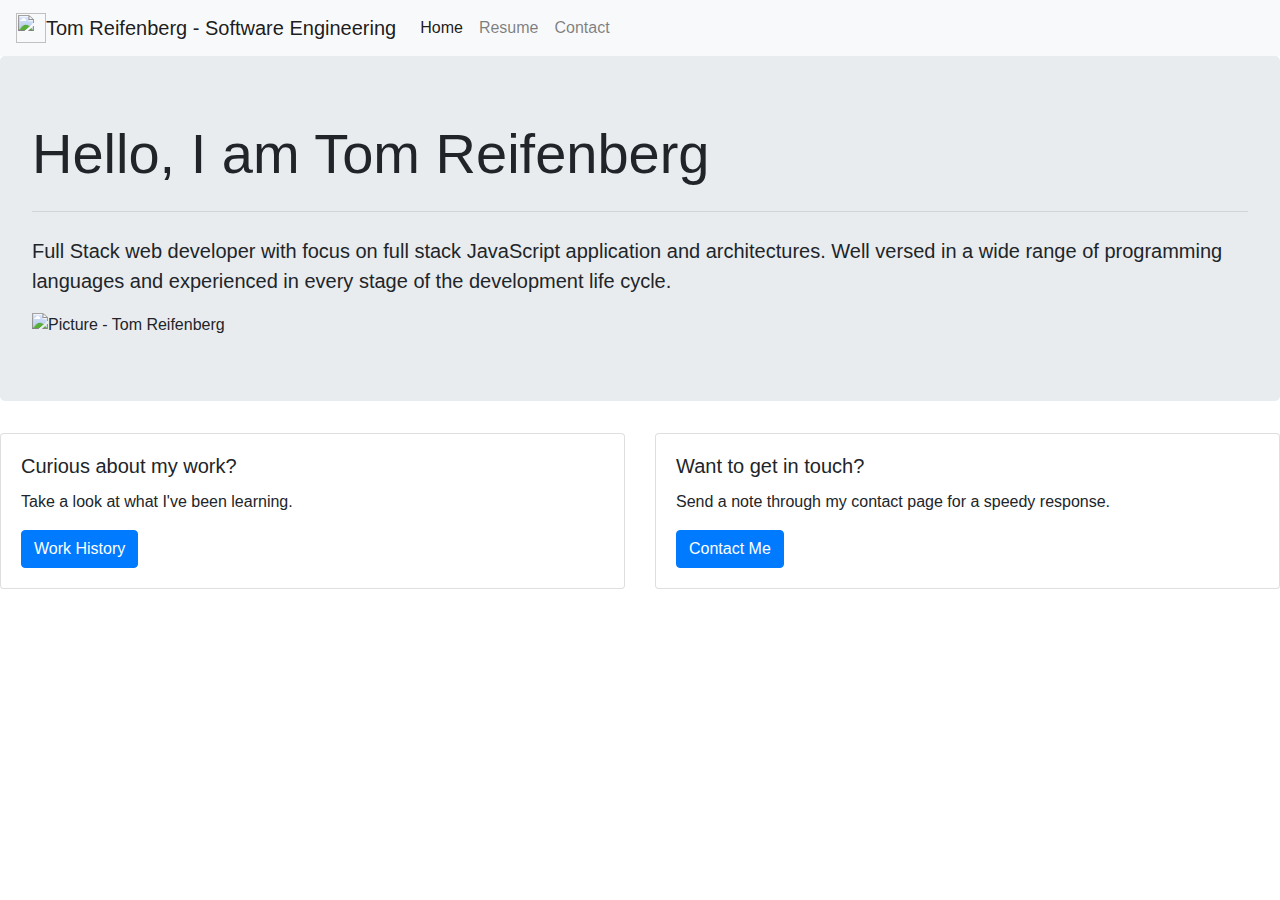
==== index.html @ 17237edb "transfer bootstrap files" ====
<!DOCTYPE html>
<html lang="en">
    <head>
        <meta charset="UTF-8">
        <meta name="viewport" content="width=device-width, initial-scale=1.0">
        <meta name="description" content="Tom Reifenberg page">
        <meta name="keywords" content="full stack, web developer, full stack web developer">
        <link rel="author" href="humans.txt" />
        <link rel="apple-touch-icon" sizes="180x180" href="/apple-touch-icon.png">
        <link rel="icon" type="image/png" sizes="32x32" href="/favicon-32x32.png">
        <link rel="icon" type="image/png" sizes="16x16" href="/favicon-16x16.png">
        <link rel="manifest" href="/site.webmanifest">
        <!-- <link rel="stylesheet" type="text/css" href="./dist/css/main.min.css"> -->
        <link rel="stylesheet" href="https://maxcdn.bootstrapcdn.com/bootstrap/4.0.0-beta.2/css/bootstrap.min.css">


       <title>Github Page - Tom Reifenberg</title>
    </head>
    <body>
      <nav class="navbar navbar-expand-lg navbar-light bg-light">
        <img src="images/favicon.ico" width="30" height="30" class="d-inline-block align-top" alt="" loading="lazy">

        <a class="navbar-brand" href="#">Tom Reifenberg - Software Engineering</a>
        <button class="navbar-toggler" type="button" data-toggle="collapse" data-target="#navbarText" aria-controls="navbarText" aria-expanded="false" aria-label="Toggle navigation">
          <span class="navbar-toggler-icon"></span>
        </button>
        <div class="collapse navbar-collapse" id="navbarText">
          <ul class="navbar-nav mr-auto">
            <li class="nav-item active">
              <a class="nav-link" href="index.html">Home <span class="sr-only">(current)</span></a>
            </li>
            <li class="nav-item">
              <a class="nav-link" href="resume.html">Resume</a>
            </li>
            <li class="nav-item">
              <a class="nav-link" href="contact.html">Contact</a>
            </li>
          </ul>
        </div>
      </nav>
      <div class="jumbotron">
        <h1 class="display-4">Hello, I am Tom Reifenberg</h1>
        <hr class="my-4">
        <!-- <div class="Column"> -->
          <p class="lead"> Full Stack web developer with focus on full stack JavaScript application and architectures. Well versed in a wide range of programming languages and experienced in every stage of the development life cycle.</p>
          <img class="avatar" src="https://www.gravatar.com/avatar/4678a33bf44c38e54a58745033b4d5c6?d=mm&s=64" alt="Picture - Tom Reifenberg">
          <!-- <a href="contact.html" class="btn btn-primary row-med-2">Get in touch</a> -->
        </div>

        
        <!-- <img src="https://www.gravatar.com/avatar/4678a33bf44c38e54a58745033b4d5c6?d=mm&s=64" alt="My Avatar"> -->

      </div>
      <div class="row">
        <div class="col-sm-6">
          <div class="card">
            <div class="card-body">
              <h5 class="card-title">Curious about my work?</h5>
              <p class="card-text">Take a look at what I've been learning.</p>
              <a href="resume.html" class="btn btn-primary">Work History</a>
            </div>
          </div>
        </div>
        <div class="col-sm-6">
          <div class="card">
            <div class="card-body">
              <h5 class="card-title">Want to get in touch?</h5>
              <p class="card-text">Send a note through my contact page for a speedy response.</p>
              <a href="contact.html" class="btn btn-primary">Contact Me</a>
            </div>
          </div>
        </div>
      </div>


<!--     
        <header>
            <span class="logo">Tom Reifenberg - Software Engineering</span>
            <a id="toggleMenu">Menu</a>   
        <nav>
            <ul>
              <li><a href="index.html">Home</a></li>
              <li><a href="resume.html">Resume</a></li>
              <li><a href="contact.html">Contact</a></li>
            </ul>
          </nav>
          </header>
          <main>
          <h1>Hello, I am Tom Reifenberg</h1>
          <img class="avatar" src="https://www.gravatar.com/avatar/4678a33bf44c38e54a58745033b4d5c6?d=mm&s=64" alt="Picture - Tom Reifenberg">
          <p>Full Stack web developer with focus on full stack JavaScript application and architectures. Well versed in a wide range of programming languages and experienced in every stage of the development life cycle.</p>
        </main> -->

        <!-- layout and content goes here-->
        <script src="https://code.jquery.com/jquery-3.2.1.slim.min.js"></script>
        <script src="https://cdnjs.cloudflare.com/ajax/libs/popper.js/1.12.3/umd/popper.min.js"></script>
        <script src="https://maxcdn.bootstrapcdn.com/bootstrap/4.0.0-beta.2/js/bootstrap.min.js"></script>
       
       <script>

            var toggleMenu = document.getElementById('toggleMenu');
            var nav = document.querySelector('nav');
            toggleMenu.addEventListener(
              'click',
              function(){
                if(nav.style.display=='block'){
                  nav.style.display='none';
                }else{
                  nav.style.display='block';
                }
              }
            );
          </script>
    </body>
</html>
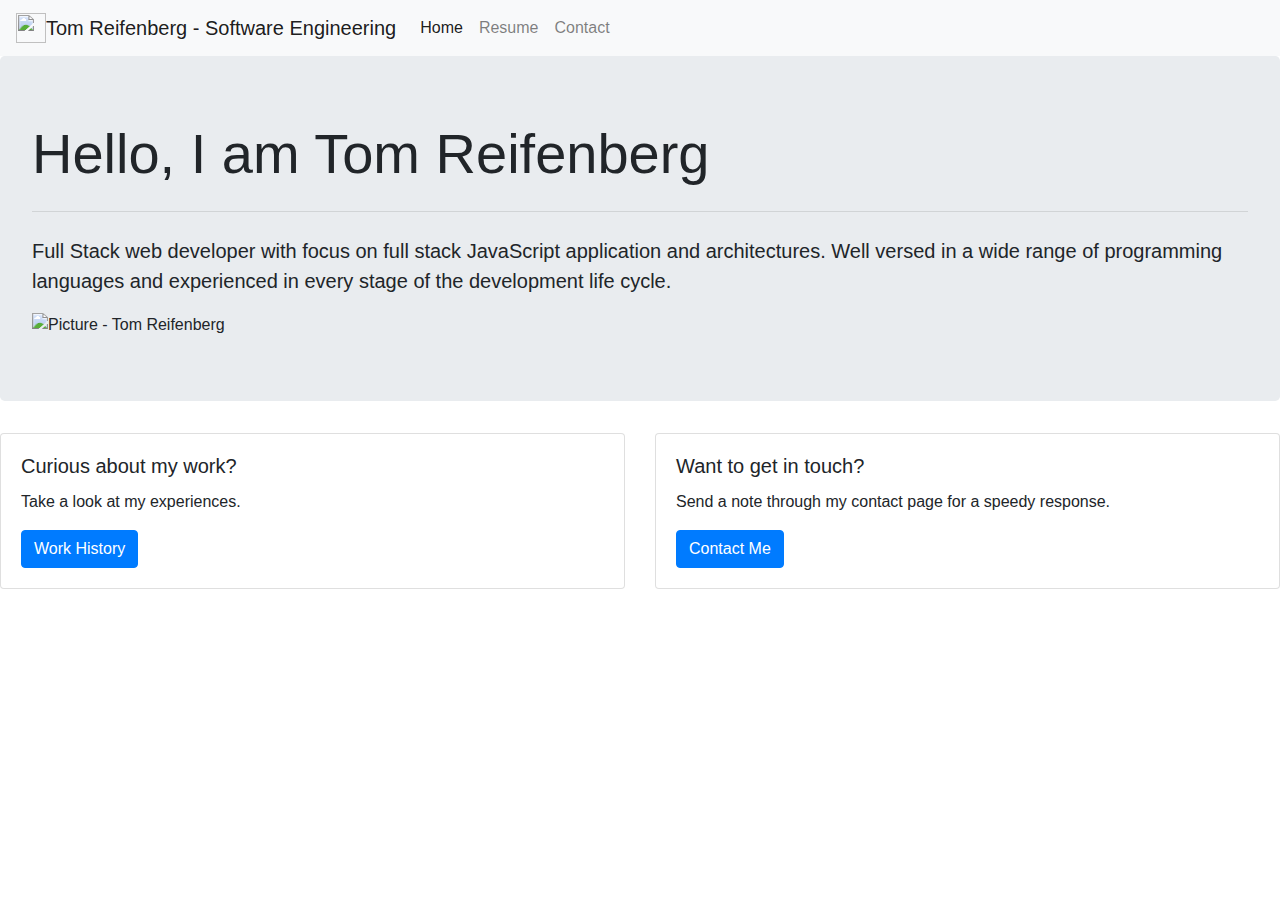
==== commit 8743dd07: "revised resume panel" ====
--- a/index.html
+++ b/index.html
@@ -56,7 +56,7 @@
           <div class="card">
             <div class="card-body">
               <h5 class="card-title">Curious about my work?</h5>
-              <p class="card-text">Take a look at what I've been learning.</p>
+              <p class="card-text">Take a look at my experiences.</p>
               <a href="resume.html" class="btn btn-primary">Work History</a>
             </div>
           </div>
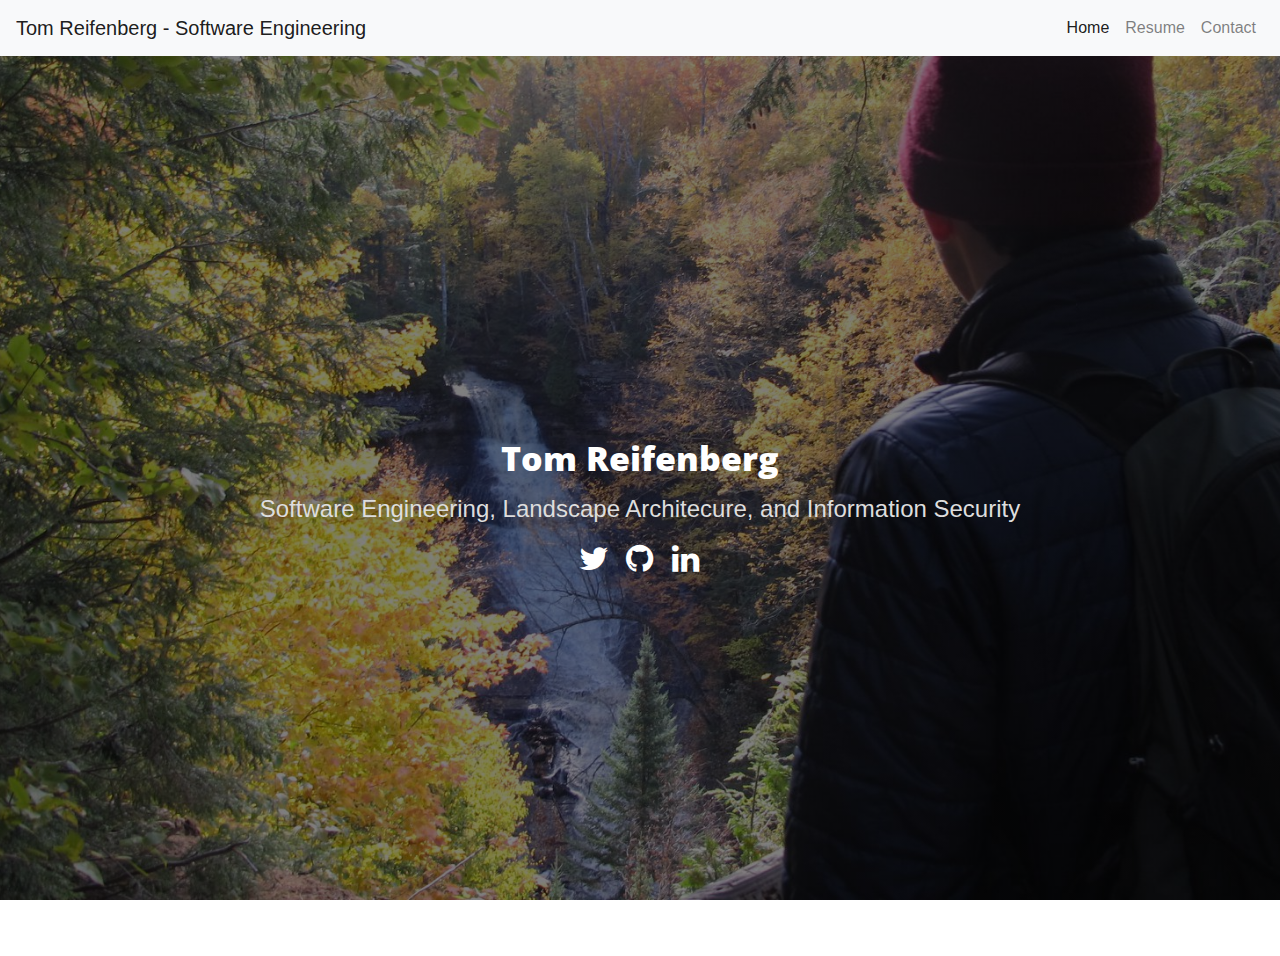
==== commit 52a6c13b: "Revised Landing Page and Navbars" ====
--- a/index.html
+++ b/index.html
@@ -12,20 +12,22 @@
         <link rel="manifest" href="/site.webmanifest">
         <!-- <link rel="stylesheet" type="text/css" href="./dist/css/main.min.css"> -->
         <link rel="stylesheet" href="https://maxcdn.bootstrapcdn.com/bootstrap/4.0.0-beta.2/css/bootstrap.min.css">
+        <link rel="stylesheet" href="https://stackpath.bootstrapcdn.com/font-awesome/4.7.0/css/font-awesome.min.css" integrity="sha384-wvfXpqpZZVQGK6TAh5PVlGOfQNHSoD2xbE+QkPxCAFlNEevoEH3Sl0sibVcOQVnN" crossorigin="anonymous">
+        <link rel="stylesheet" href="./resources/style.css">
 
 
        <title>Github Page - Tom Reifenberg</title>
     </head>
     <body>
-      <nav class="navbar navbar-expand-lg navbar-light bg-light">
-        <img src="images/favicon.ico" width="30" height="30" class="d-inline-block align-top" alt="" loading="lazy">
+      <nav class="navbar sticky-top navbar-expand-xl navbar-light bg-light">
+        <!-- <img src="images/favicon.ico" width="30" height="30" class="d-inline-block align-top" alt="" loading="lazy"> -->
 
         <a class="navbar-brand" href="#">Tom Reifenberg - Software Engineering</a>
         <button class="navbar-toggler" type="button" data-toggle="collapse" data-target="#navbarText" aria-controls="navbarText" aria-expanded="false" aria-label="Toggle navigation">
           <span class="navbar-toggler-icon"></span>
         </button>
         <div class="collapse navbar-collapse" id="navbarText">
-          <ul class="navbar-nav mr-auto">
+          <ul class="navbar-nav ml-auto">
             <li class="nav-item active">
               <a class="nav-link" href="index.html">Home <span class="sr-only">(current)</span></a>
             </li>
@@ -38,20 +40,49 @@
           </ul>
         </div>
       </nav>
-      <div class="jumbotron">
-        <h1 class="display-4">Hello, I am Tom Reifenberg</h1>
-        <hr class="my-4">
-        <!-- <div class="Column"> -->
-          <p class="lead"> Full Stack web developer with focus on full stack JavaScript application and architectures. Well versed in a wide range of programming languages and experienced in every stage of the development life cycle.</p>
-          <img class="avatar" src="https://www.gravatar.com/avatar/4678a33bf44c38e54a58745033b4d5c6?d=mm&s=64" alt="Picture - Tom Reifenberg">
-          <!-- <a href="contact.html" class="btn btn-primary row-med-2">Get in touch</a> -->
+
+  
+
+      <section id="thehero">
+        <div class="the-inner">
+          <div class="container">
+            <div class="row">
+                <div class="col-lg-12">
+        <h1>Tom Reifenberg</h1>
+        </div>
+        </div>
+            <div class="row">
+        <div class="col-lg-12">
+          <p>Software Engineering, Landscape Architecure, and Information Security</p>
+        </div>
+        </div>
+        
+        <div class="social-links">
+          <a target="_blank" href="https://www.twitter.com/tomtheplantsman/" class="instagram"><i class="fa fa-twitter fa-2x fa-fw"></i></a>
+          <a target="_blank" href="https://github.com/tomreifenberg" class="fa fa-github fa-2x fa-fw"></a>
+          <a target="_blank" href="https://www.linkedin.com/in/tomreifenberg/" class="linkedin"><i class="fa fa-linkedin fa-2x fa-fw"></i></a>
         </div>
 
-        
-        <!-- <img src="https://www.gravatar.com/avatar/4678a33bf44c38e54a58745033b4d5c6?d=mm&s=64" alt="My Avatar"> -->
+        <!-- <div class="row points">
+            <div class="col-xs-12 col-sm-6 col-md-3 col-lg-3 col-md-offset-.5">
+              <p>Available After Midnight</p>
+            </div>
+            <div class="col-xs-12 col-sm-6 col-md-3 col-lg-3 col-md-offset-.5">
+              <p>100% Apple & Mac</p>
+            </div>
+            <div class="col-xs-12 col-sm-6 col-md-3 col-lg-3 col-md-offset-.5">
+              <p>TLDs With .io Only</p>
+            </div>
+            <div class="col-xs-12 col-sm-6 col-md-3 col-lg-3 col-md-offset-.5">
+              <p>Support Via Slack</p>
+            </div>
+          </div> -->
+        </div>
+        </div>
+        </section>
 
-      </div>
-      <div class="row">
+
+      <!-- <div class="row">
         <div class="col-sm-6">
           <div class="card">
             <div class="card-body">
@@ -70,7 +101,7 @@
             </div>
           </div>
         </div>
-      </div>
+      </div> -->
 
 
 <!--     
--- a/resources/style.css
+++ b/resources/style.css
@@ -0,0 +1,60 @@
+@import url("https://fonts.googleapis.com/css?family=Open+Sans");
+.avatar {
+  border-radius: 50%;
+  float: left;
+  margin-right: 1em;
+  width: 10rem;
+
+}
+
+.navbar
+{
+    background-color: transparent;
+}
+
+#thehero {
+  width: 100vw;
+      height: 100vh;
+      display: flex;
+      justify-content: center;
+      align-items: center;
+      text-align: center;
+      color: #fff;
+      background-image: linear-gradient(rgba(0,0,0,0.5),rgba(0,0,0,0.5)),url(../images/picturedrocks.jpg);
+      background-size: cover;
+      background-position: center center;
+      background-repeat: no-repeat;
+      background-attachment: fixed;
+  }
+  .the-inner h1{
+  color: #ffffff;
+  font-family: 'Open Sans';
+  font-weight: 800;
+  line-height: 1.4;
+  font-size: 2.1rem;
+  
+  }
+  
+  .the-inner p {
+  color: #dddddd;
+  text-align: center;
+  font-size: 1.5rem;  
+  }
+  
+  .the-inner a {
+  color: #ffffff;
+  }
+  
+  .the-inner .points p:before{
+    content: url(https://chrislanejones.com/wp-content/uploads/2018/10/littlesquarebullet.png);
+    padding: 0 1rem 0 0;
+  }
+
+
+  /* .icofont-linkedin:before {
+    content: "\ed46";
+}
+  .icofont-instagram:before {
+    content: "\ed46";
+} */
+  
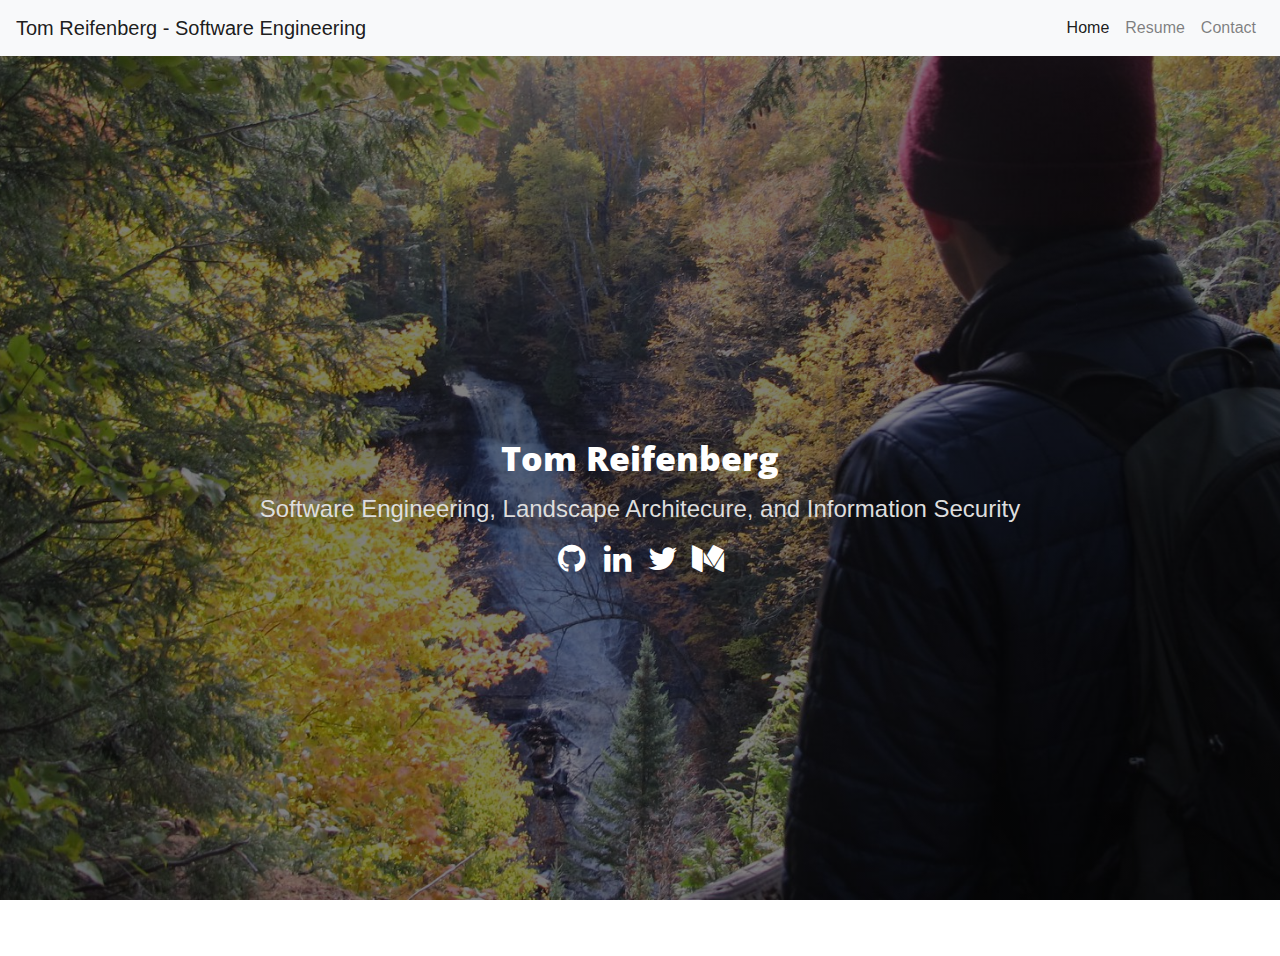
==== commit 54a588eb: "Fixed Sticky Navbar Scrolling Issue" ====
--- a/index.html
+++ b/index.html
@@ -19,7 +19,7 @@
        <title>Github Page - Tom Reifenberg</title>
     </head>
     <body>
-      <nav class="navbar sticky-top navbar-expand-xl navbar-light bg-light">
+      <nav class="navbar sticky-top navbar-expand-lg navbar-light bg-light">
         <!-- <img src="images/favicon.ico" width="30" height="30" class="d-inline-block align-top" alt="" loading="lazy"> -->
 
         <a class="navbar-brand" href="#">Tom Reifenberg - Software Engineering</a>
@@ -58,9 +58,10 @@
         </div>
         
         <div class="social-links">
-          <a target="_blank" href="https://www.twitter.com/tomtheplantsman/" class="instagram"><i class="fa fa-twitter fa-2x fa-fw"></i></a>
           <a target="_blank" href="https://github.com/tomreifenberg" class="fa fa-github fa-2x fa-fw"></a>
           <a target="_blank" href="https://www.linkedin.com/in/tomreifenberg/" class="linkedin"><i class="fa fa-linkedin fa-2x fa-fw"></i></a>
+          <a target="_blank" href="https://www.twitter.com/tomtheplantsman/" class="instagram"><i class="fa fa-twitter fa-2x fa-fw"></i></a>
+          <a target="_blank" href="https://medium.com/@reifenberg.57" class="linkedin"><i class="fa fa-medium fa-2x fa-fw"></i></a>
         </div>
 
         <!-- <div class="row points">
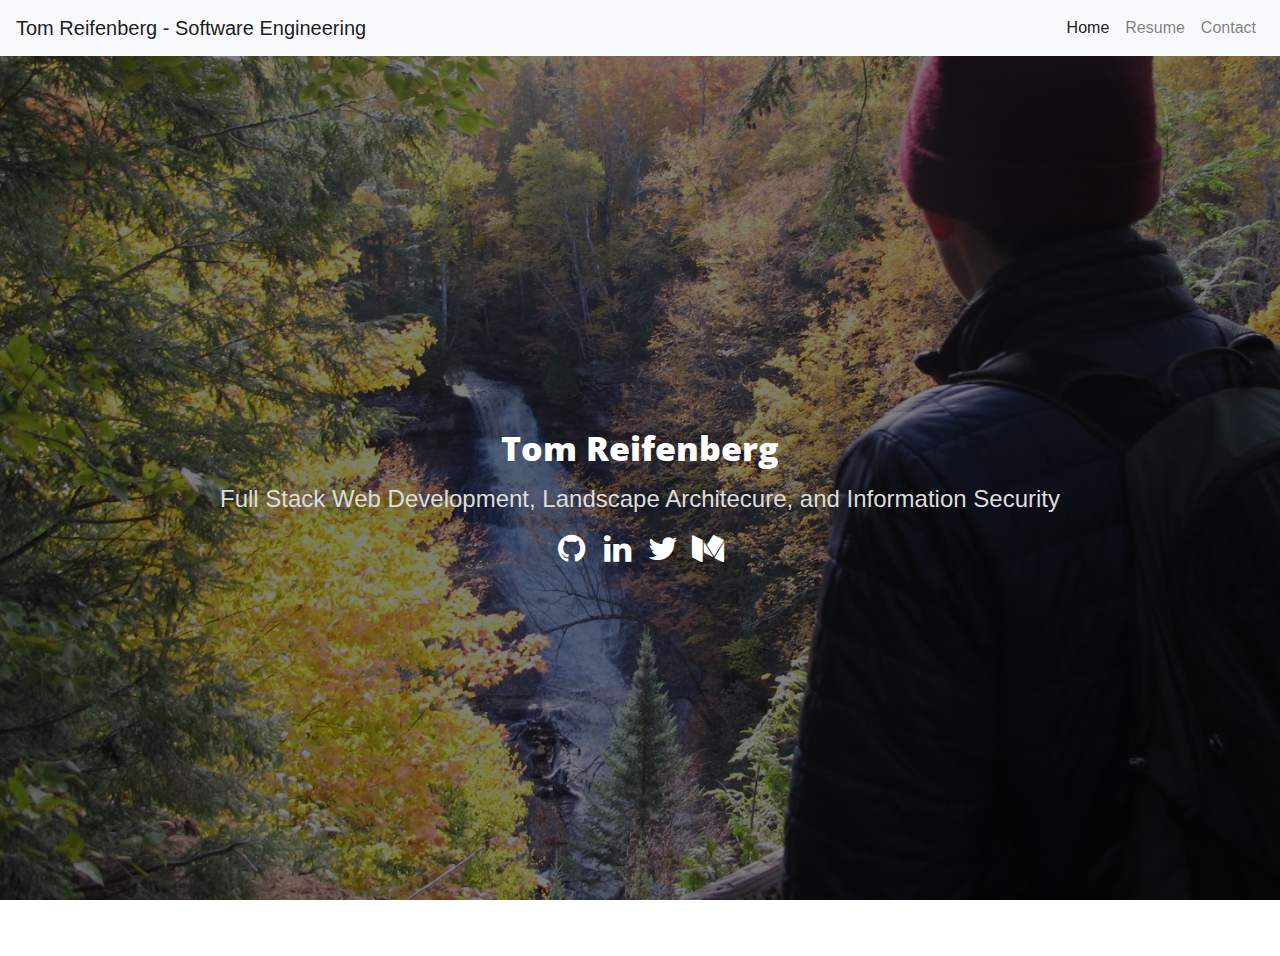
==== commit b233b93d: "Updated Index and Contact" ====
--- a/index.html
+++ b/index.html
@@ -53,15 +53,15 @@
         </div>
             <div class="row">
         <div class="col-lg-12">
-          <p>Software Engineering, Landscape Architecure, and Information Security</p>
+          <p>Full Stack Web Development, Landscape Architecure, and Information Security</p>
         </div>
         </div>
         
         <div class="social-links">
           <a target="_blank" href="https://github.com/tomreifenberg" class="fa fa-github fa-2x fa-fw"></a>
-          <a target="_blank" href="https://www.linkedin.com/in/tomreifenberg/" class="linkedin"><i class="fa fa-linkedin fa-2x fa-fw"></i></a>
-          <a target="_blank" href="https://www.twitter.com/tomtheplantsman/" class="instagram"><i class="fa fa-twitter fa-2x fa-fw"></i></a>
-          <a target="_blank" href="https://medium.com/@reifenberg.57" class="linkedin"><i class="fa fa-medium fa-2x fa-fw"></i></a>
+          <a target="_blank" href="https://www.linkedin.com/in/tomreifenberg/"><i class="fa fa-linkedin fa-2x fa-fw"></i></a>
+          <a target="_blank" href="https://www.twitter.com/tomtheplantsman/" ><i class="fa fa-twitter fa-2x fa-fw"></i></a>
+          <a target="_blank" href="https://medium.com/@reifenberg.57"><i class="fa fa-medium fa-2x fa-fw"></i></a>
         </div>
 
         <!-- <div class="row points">
--- a/resources/style.css
+++ b/resources/style.css
@@ -6,6 +6,11 @@
   width: 10rem;
 
 }
+
+section {
+  padding-bottom: 20px;
+}
+
 
 .navbar
 {
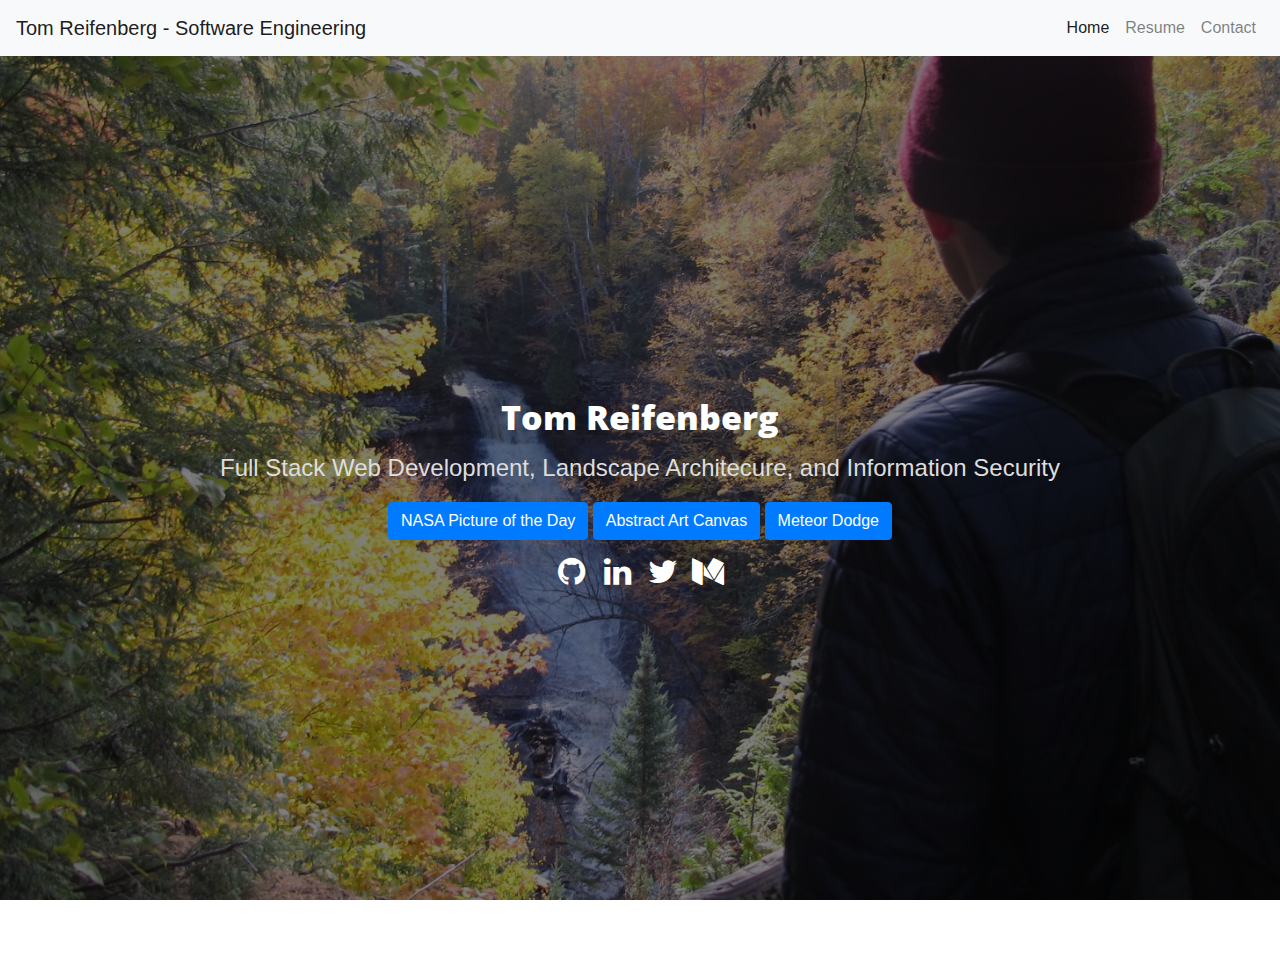
==== commit ab4ebc64: "Updated landing, resume, and contact" ====
--- a/index.html
+++ b/index.html
@@ -20,7 +20,6 @@
     </head>
     <body>
       <nav class="navbar sticky-top navbar-expand-lg navbar-light bg-light">
-        <!-- <img src="images/favicon.ico" width="30" height="30" class="d-inline-block align-top" alt="" loading="lazy"> -->
 
         <a class="navbar-brand" href="#">Tom Reifenberg - Software Engineering</a>
         <button class="navbar-toggler" type="button" data-toggle="collapse" data-target="#navbarText" aria-controls="navbarText" aria-expanded="false" aria-label="Toggle navigation">
@@ -34,6 +33,9 @@
             <li class="nav-item">
               <a class="nav-link" href="resume.html">Resume</a>
             </li>
+            <!-- <li class="nav-item">
+              <a class="nav-link" href="projects.html">Projects</a>
+            </li> -->
             <li class="nav-item">
               <a class="nav-link" href="contact.html">Contact</a>
             </li>
@@ -56,13 +58,22 @@
           <p>Full Stack Web Development, Landscape Architecure, and Information Security</p>
         </div>
         </div>
+
+        <div class="mb-3">
+          <a class="btn btn-primary" href="https://tomreifenberg.github.io/vanilla-apod/" role="button">NASA Picture of the Day</a>
+          <a class="btn btn-primary" href="https://tomreifenberg.github.io/draw/program.html" role="button">Abstract Art Canvas</a>
+          <a class="btn btn-primary" href="https://tomreifenberg.github.io/game/" role="button">Meteor Dodge</a>
+        </div>
         
-        <div class="social-links">
+        <div class="social-links mb-2">
           <a target="_blank" href="https://github.com/tomreifenberg" class="fa fa-github fa-2x fa-fw"></a>
           <a target="_blank" href="https://www.linkedin.com/in/tomreifenberg/"><i class="fa fa-linkedin fa-2x fa-fw"></i></a>
           <a target="_blank" href="https://www.twitter.com/tomtheplantsman/" ><i class="fa fa-twitter fa-2x fa-fw"></i></a>
           <a target="_blank" href="https://medium.com/@reifenberg.57"><i class="fa fa-medium fa-2x fa-fw"></i></a>
         </div>
+
+
+
 
         <!-- <div class="row points">
             <div class="col-xs-12 col-sm-6 col-md-3 col-lg-3 col-md-offset-.5">
@@ -106,22 +117,7 @@
 
 
 <!--     
-        <header>
-            <span class="logo">Tom Reifenberg - Software Engineering</span>
-            <a id="toggleMenu">Menu</a>   
-        <nav>
-            <ul>
-              <li><a href="index.html">Home</a></li>
-              <li><a href="resume.html">Resume</a></li>
-              <li><a href="contact.html">Contact</a></li>
-            </ul>
-          </nav>
-          </header>
-          <main>
-          <h1>Hello, I am Tom Reifenberg</h1>
-          <img class="avatar" src="https://www.gravatar.com/avatar/4678a33bf44c38e54a58745033b4d5c6?d=mm&s=64" alt="Picture - Tom Reifenberg">
-          <p>Full Stack web developer with focus on full stack JavaScript application and architectures. Well versed in a wide range of programming languages and experienced in every stage of the development life cycle.</p>
-        </main> -->
+
 
         <!-- layout and content goes here-->
         <script src="https://code.jquery.com/jquery-3.2.1.slim.min.js"></script>
